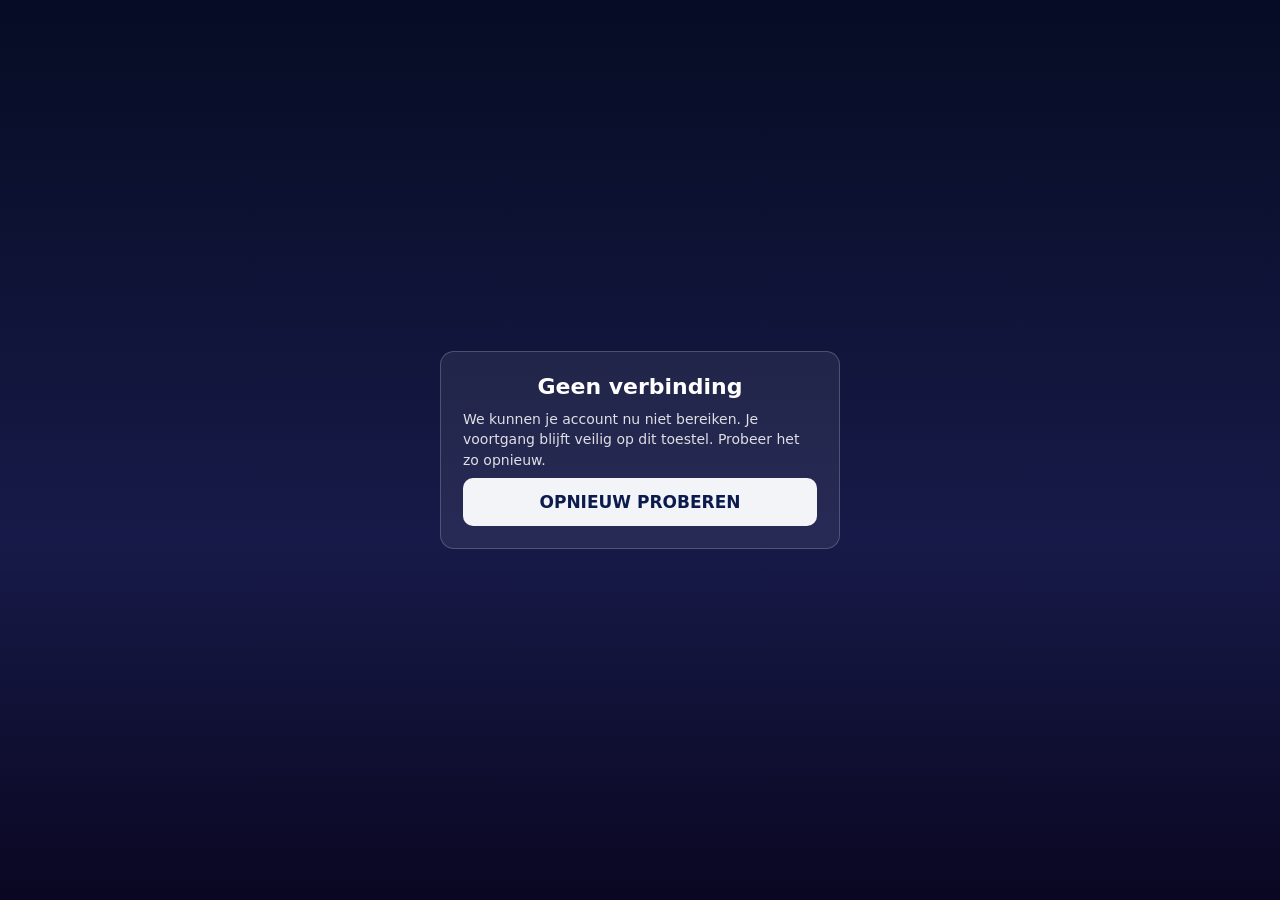
==== public/index.html @ 1d582fc5 "v49: nieuw app-logo (straat-ontwerp), oude pictogrammen in tools/archief/icon-oud Co-Authored-By: Cl" ====
﻿<!doctype html>
<html lang="nl">
<head>
<meta charset="utf-8">
<title>EAWG Mobile</title>
<meta name="robots" content="noindex, nofollow">
<meta name="viewport" content="width=device-width,initial-scale=1,maximum-scale=1,user-scalable=no,viewport-fit=cover">
<meta name="theme-color" content="#07260f">
<meta name="mobile-web-app-capable" content="yes">
<meta name="apple-mobile-web-app-capable" content="yes">
<meta name="apple-mobile-web-app-status-bar-style" content="black-translucent">
<meta name="apple-mobile-web-app-title" content="EAWG Mobile">
<link rel="manifest" href="manifest.json">
<link rel="icon" href="icon-192.png">
<link rel="apple-touch-icon" href="apple-touch-icon.png">
<style>
  html,body{margin:0;height:100%;background:#07260f;overflow:hidden;overscroll-behavior:none;
    -webkit-user-select:none;user-select:none;-webkit-touch-callout:none;touch-action:none;font-family:system-ui,sans-serif}
  canvas{display:block;touch-action:none}
  .btn{position:fixed;bottom:max(24px,env(safe-area-inset-bottom));width:96px;height:96px;border-radius:50%;
    border:3px solid #fff;background:rgba(20,27,69,.88);color:#fff;font-weight:900;font-size:17px;box-shadow:0 4px 14px rgba(0,0,0,.5);
    letter-spacing:.5px;touch-action:none;-webkit-tap-highlight-color:transparent}
  .btn:active{filter:brightness(1.25);transform:scale(.95)}
  #bShoot{right:max(24px,env(safe-area-inset-right));background:#e0382f}
  #bPass{right:calc(max(24px,env(safe-area-inset-right)) + 112px);bottom:calc(max(24px,env(safe-area-inset-bottom)) + 8px);
    width:80px;height:80px;background:#2f6bff}
  .hide{display:none!important}
  @media (hover:hover) and (pointer:fine){.btn{display:none}}
</style>
</head>
<body>
<canvas id="c"></canvas>
<div id="load" style="position:fixed;left:0;top:0;right:0;bottom:0;display:flex;align-items:center;justify-content:center;color:#fff;font:800 26px system-ui,sans-serif;background:#07260f;z-index:9">EAWG Mobile laden...</div>
<button class="btn" id="bShoot">SCHIET</button>
<button class="btn" id="bPass">PASS</button>
<button id="install" style="display:none;position:fixed;top:max(10px,env(safe-area-inset-top));right:10px;z-index:5;padding:10px 14px;border-radius:12px;border:2px solid #fff;background:rgba(0,0,0,.6);color:#fff;font-weight:700;font-size:14px">Installeer app</button>
<div id="ios" style="display:none;position:fixed;left:10px;right:10px;bottom:10px;z-index:5;padding:12px 14px;border-radius:12px;background:rgba(0,0,0,.8);color:#fff;font-size:14px">Installeren op iPhone: tik op Deel (vierkantje met pijl) en kies "Zet op beginscherm". <b id="iosx" style="float:right;padding-left:12px">X</b></div>
<div id="rot" style="display:none;position:fixed;inset:0;z-index:30;background:#06130a;color:#fff;font:800 22px system-ui,sans-serif;align-items:center;justify-content:center;flex-direction:column;gap:14px;text-align:center;padding:24px"><div style="font-size:64px">&#8635;</div><div>Draai je gsm naar liggend</div><div style="font-size:15px;font-weight:600;opacity:.7">EAWG Mobile speel je horizontaal</div></div>
<script>(function(){var r=document.getElementById("rot");function f(){var p=innerHeight>innerWidth*1.1&&matchMedia("(pointer:coarse)").matches;r.style.display=p?"flex":"none";document.body.classList.toggle("portrait",p)}addEventListener("resize",f);addEventListener("orientationchange",f);f()})()</script>
<script src="game.js?v=49"></script>
<script>
// Eerste tik op een gsm: volledig scherm en liggend vastzetten (Android; iPhone negeert het)
(function () {
  if (!matchMedia('(pointer:coarse)').matches) return;
  function vol() {
    removeEventListener('pointerdown', vol, true);
    var el = document.documentElement, rf = el.requestFullscreen || el.webkitRequestFullscreen;
    if (!rf || document.fullscreenElement) return;
    // iPhone Safari kent dit voor een pagina niet: een synchrone fout mag niet in de console belanden
    var p; try { p = rf.call(el, { navigationUI: 'hide' }); } catch (e) { return; }
    Promise.resolve(p).then(function () {
      try { if (screen.orientation && screen.orientation.lock) return screen.orientation.lock('landscape'); } catch (e) {}
    }).catch(function () {});
  }
  addEventListener('pointerdown', vol, true);
})();
</script>

<script>
(function () {
  var standalone = matchMedia('(display-mode: standalone)').matches || navigator.standalone;
  if (standalone) return;
  var btn = document.getElementById('install'), dp = null;
  addEventListener('beforeinstallprompt', function (e) { e.preventDefault(); dp = e; btn.style.display = 'block'; });
  btn.addEventListener('click', function () {
    if (!dp) return; dp.prompt();
    dp.userChoice.then(function () { dp = null; btn.style.display = 'none'; });
  });
  addEventListener('appinstalled', function () { btn.style.display = 'none'; });
  var ios = /iphone|ipad|ipod/i.test(navigator.userAgent), box = document.getElementById('ios');
  var seen = false; try { seen = localStorage.getItem('iosTip'); } catch (e) {}
  if (ios && !seen) {
    box.style.display = 'block'; setTimeout(function () { box.style.display = 'none'; }, 9000);
    document.getElementById('iosx').addEventListener('click', function () {
      box.style.display = 'none'; try { localStorage.setItem('iosTip', '1'); } catch (e) {}
    });
  }
})();
</script>
</body>
</html>
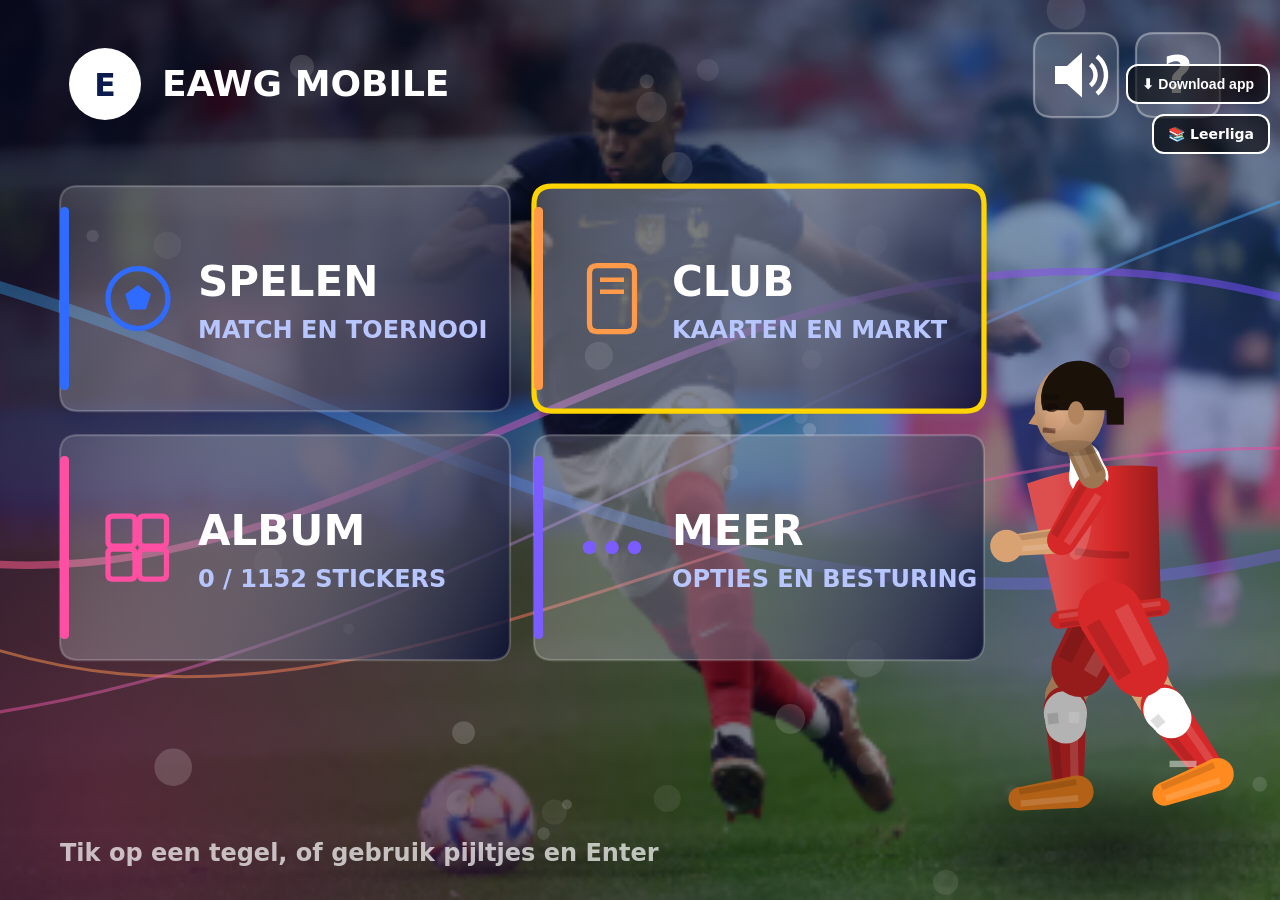
==== commit 07454daf: "Spel: altijd zichtbare Download app-knop en link naar Leerliga (zelfde adres, dus munten komen aan);" ====
--- a/public/index.html
+++ b/public/index.html
@@ -1,4 +1,4 @@
-﻿<!doctype html>
+<!doctype html>
 <html lang="nl">
 <head>
 <meta charset="utf-8">
@@ -12,7 +12,7 @@
 <meta name="apple-mobile-web-app-title" content="EAWG Mobile">
 <link rel="manifest" href="manifest.json">
 <link rel="icon" href="icon-192.png">
-<link rel="apple-touch-icon" href="apple-touch-icon.png">
+<link rel="apple-touch-icon" href="icon-192.png">
 <style>
   html,body{margin:0;height:100%;background:#07260f;overflow:hidden;overscroll-behavior:none;
     -webkit-user-select:none;user-select:none;-webkit-touch-callout:none;touch-action:none;font-family:system-ui,sans-serif}
@@ -33,11 +33,12 @@
 <div id="load" style="position:fixed;left:0;top:0;right:0;bottom:0;display:flex;align-items:center;justify-content:center;color:#fff;font:800 26px system-ui,sans-serif;background:#07260f;z-index:9">EAWG Mobile laden...</div>
 <button class="btn" id="bShoot">SCHIET</button>
 <button class="btn" id="bPass">PASS</button>
-<button id="install" style="display:none;position:fixed;top:max(10px,env(safe-area-inset-top));right:10px;z-index:5;padding:10px 14px;border-radius:12px;border:2px solid #fff;background:rgba(0,0,0,.6);color:#fff;font-weight:700;font-size:14px">Installeer app</button>
-<div id="ios" style="display:none;position:fixed;left:10px;right:10px;bottom:10px;z-index:5;padding:12px 14px;border-radius:12px;background:rgba(0,0,0,.8);color:#fff;font-size:14px">Installeren op iPhone: tik op Deel (vierkantje met pijl) en kies "Zet op beginscherm". <b id="iosx" style="float:right;padding-left:12px">X</b></div>
+<button id="install" style="display:block;position:fixed;top:calc(max(10px,env(safe-area-inset-top)) + 54px);right:10px;z-index:5;padding:10px 14px;border-radius:12px;border:2px solid #fff;background:rgba(0,0,0,.6);color:#fff;font-weight:700;font-size:14px">&#11015; Download app</button>
+<a id="leerlink" href="leren/" style="display:block;position:fixed;top:calc(max(10px,env(safe-area-inset-top)) + 104px);right:10px;z-index:5;padding:10px 14px;border-radius:12px;border:2px solid #fff;background:rgba(0,0,0,.6);color:#fff;font-weight:700;font-size:14px;text-decoration:none">&#128218; Leerliga</a>
+<div id="ios" style="display:none;position:fixed;left:10px;right:10px;bottom:10px;z-index:5;padding:12px 14px;border-radius:12px;background:rgba(0,0,0,.8);color:#fff;font-size:14px"><span id="iostxt">Installeren op iPhone: tik op Deel (vierkantje met pijl) en kies "Zet op beginscherm".</span> <b id="iosx" style="float:right;padding-left:12px">X</b></div>
 <div id="rot" style="display:none;position:fixed;inset:0;z-index:30;background:#06130a;color:#fff;font:800 22px system-ui,sans-serif;align-items:center;justify-content:center;flex-direction:column;gap:14px;text-align:center;padding:24px"><div style="font-size:64px">&#8635;</div><div>Draai je gsm naar liggend</div><div style="font-size:15px;font-weight:600;opacity:.7">EAWG Mobile speel je horizontaal</div></div>
 <script>(function(){var r=document.getElementById("rot");function f(){var p=innerHeight>innerWidth*1.1&&matchMedia("(pointer:coarse)").matches;r.style.display=p?"flex":"none";document.body.classList.toggle("portrait",p)}addEventListener("resize",f);addEventListener("orientationchange",f);f()})()</script>
-<script src="game.js?v=49"></script>
+<script src="game.js?v=35"></script>
 <script>
 // Eerste tik op een gsm: volledig scherm en liggend vastzetten (Android; iPhone negeert het)
 (function () {
@@ -46,10 +47,8 @@
     removeEventListener('pointerdown', vol, true);
     var el = document.documentElement, rf = el.requestFullscreen || el.webkitRequestFullscreen;
     if (!rf || document.fullscreenElement) return;
-    // iPhone Safari kent dit voor een pagina niet: een synchrone fout mag niet in de console belanden
-    var p; try { p = rf.call(el, { navigationUI: 'hide' }); } catch (e) { return; }
-    Promise.resolve(p).then(function () {
-      try { if (screen.orientation && screen.orientation.lock) return screen.orientation.lock('landscape'); } catch (e) {}
+    Promise.resolve(rf.call(el, { navigationUI: 'hide' })).then(function () {
+      if (screen.orientation && screen.orientation.lock) return screen.orientation.lock('landscape');
     }).catch(function () {});
   }
   addEventListener('pointerdown', vol, true);
@@ -59,22 +58,23 @@
 <script>
 (function () {
   var standalone = matchMedia('(display-mode: standalone)').matches || navigator.standalone;
-  if (standalone) return;
   var btn = document.getElementById('install'), dp = null;
+  if (standalone) { btn.style.display = 'none'; return; }
   addEventListener('beforeinstallprompt', function (e) { e.preventDefault(); dp = e; btn.style.display = 'block'; });
+  var ios = /iphone|ipad|ipod/i.test(navigator.userAgent), box = document.getElementById('ios');
   btn.addEventListener('click', function () {
-    if (!dp) return; dp.prompt();
-    dp.userChoice.then(function () { dp = null; btn.style.display = 'none'; });
+    if (dp) { dp.prompt(); dp.userChoice.then(function () { dp = null; btn.style.display = 'none'; }); return; }
+    document.getElementById('iostxt').textContent = ios
+      ? 'Installeren op iPhone: open dit in Safari, tik op Deel (vierkantje met pijl) en kies "Zet op beginscherm".'
+      : 'Installeren: open het menu van je browser (drie puntjes) en kies "App installeren" of "Toevoegen aan startscherm".';
+    box.style.display = 'block'; setTimeout(function () { box.style.display = 'none'; }, 12000);
   });
   addEventListener('appinstalled', function () { btn.style.display = 'none'; });
-  var ios = /iphone|ipad|ipod/i.test(navigator.userAgent), box = document.getElementById('ios');
   var seen = false; try { seen = localStorage.getItem('iosTip'); } catch (e) {}
-  if (ios && !seen) {
-    box.style.display = 'block'; setTimeout(function () { box.style.display = 'none'; }, 9000);
-    document.getElementById('iosx').addEventListener('click', function () {
-      box.style.display = 'none'; try { localStorage.setItem('iosTip', '1'); } catch (e) {}
-    });
-  }
+  document.getElementById('iosx').addEventListener('click', function () {
+    box.style.display = 'none'; try { localStorage.setItem('iosTip', '1'); } catch (e) {}
+  });
+  if (ios && !seen) { box.style.display = 'block'; setTimeout(function () { box.style.display = 'none'; }, 9000); }
 })();
 </script>
 </body>
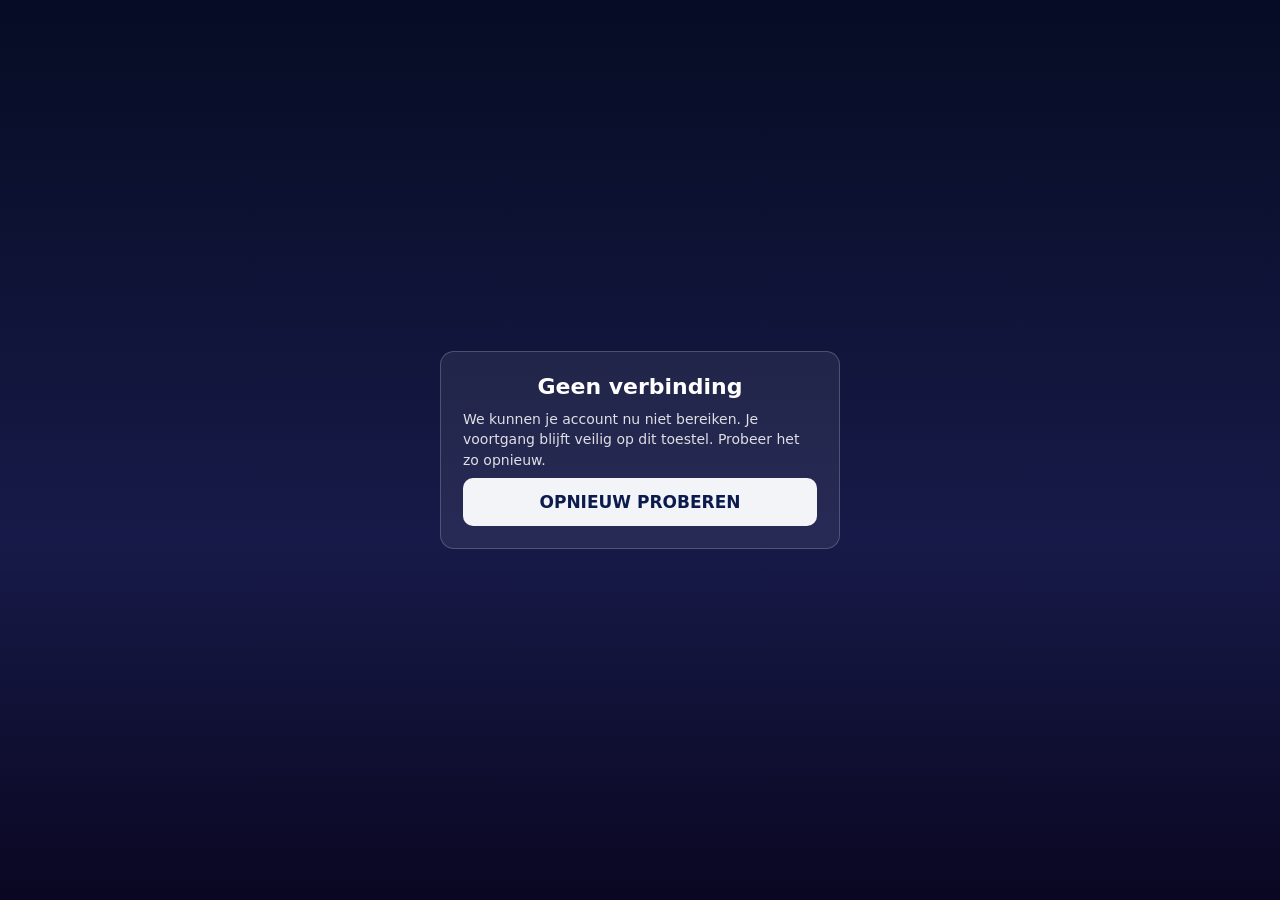
==== commit e6997c1b: "v51: 16 stadionvelden (kick-off, seizoen, toernooien), vrije trappen oefenen, Ligue 1 en La Liga in " ====
--- a/public/index.html
+++ b/public/index.html
@@ -1,4 +1,4 @@
-<!doctype html>
+﻿<!doctype html>
 <html lang="nl">
 <head>
 <meta charset="utf-8">
@@ -12,7 +12,7 @@
 <meta name="apple-mobile-web-app-title" content="EAWG Mobile">
 <link rel="manifest" href="manifest.json">
 <link rel="icon" href="icon-192.png">
-<link rel="apple-touch-icon" href="icon-192.png">
+<link rel="apple-touch-icon" href="apple-touch-icon.png">
 <style>
   html,body{margin:0;height:100%;background:#07260f;overflow:hidden;overscroll-behavior:none;
     -webkit-user-select:none;user-select:none;-webkit-touch-callout:none;touch-action:none;font-family:system-ui,sans-serif}
@@ -33,12 +33,11 @@
 <div id="load" style="position:fixed;left:0;top:0;right:0;bottom:0;display:flex;align-items:center;justify-content:center;color:#fff;font:800 26px system-ui,sans-serif;background:#07260f;z-index:9">EAWG Mobile laden...</div>
 <button class="btn" id="bShoot">SCHIET</button>
 <button class="btn" id="bPass">PASS</button>
-<button id="install" style="display:block;position:fixed;top:calc(max(10px,env(safe-area-inset-top)) + 54px);right:10px;z-index:5;padding:10px 14px;border-radius:12px;border:2px solid #fff;background:rgba(0,0,0,.6);color:#fff;font-weight:700;font-size:14px">&#11015; Download app</button>
-<a id="leerlink" href="leren/" style="display:block;position:fixed;top:calc(max(10px,env(safe-area-inset-top)) + 104px);right:10px;z-index:5;padding:10px 14px;border-radius:12px;border:2px solid #fff;background:rgba(0,0,0,.6);color:#fff;font-weight:700;font-size:14px;text-decoration:none">&#128218; Leerliga</a>
-<div id="ios" style="display:none;position:fixed;left:10px;right:10px;bottom:10px;z-index:5;padding:12px 14px;border-radius:12px;background:rgba(0,0,0,.8);color:#fff;font-size:14px"><span id="iostxt">Installeren op iPhone: tik op Deel (vierkantje met pijl) en kies "Zet op beginscherm".</span> <b id="iosx" style="float:right;padding-left:12px">X</b></div>
+<button id="install" style="display:none;position:fixed;top:max(10px,env(safe-area-inset-top));right:10px;z-index:5;padding:10px 14px;border-radius:12px;border:2px solid #fff;background:rgba(0,0,0,.6);color:#fff;font-weight:700;font-size:14px">Installeer app</button>
+<div id="ios" style="display:none;position:fixed;left:10px;right:10px;bottom:10px;z-index:5;padding:12px 14px;border-radius:12px;background:rgba(0,0,0,.8);color:#fff;font-size:14px">Installeren op iPhone: tik op Deel (vierkantje met pijl) en kies "Zet op beginscherm". <b id="iosx" style="float:right;padding-left:12px">X</b></div>
 <div id="rot" style="display:none;position:fixed;inset:0;z-index:30;background:#06130a;color:#fff;font:800 22px system-ui,sans-serif;align-items:center;justify-content:center;flex-direction:column;gap:14px;text-align:center;padding:24px"><div style="font-size:64px">&#8635;</div><div>Draai je gsm naar liggend</div><div style="font-size:15px;font-weight:600;opacity:.7">EAWG Mobile speel je horizontaal</div></div>
 <script>(function(){var r=document.getElementById("rot");function f(){var p=innerHeight>innerWidth*1.1&&matchMedia("(pointer:coarse)").matches;r.style.display=p?"flex":"none";document.body.classList.toggle("portrait",p)}addEventListener("resize",f);addEventListener("orientationchange",f);f()})()</script>
-<script src="game.js?v=35"></script>
+<script src="game.js?v=51"></script>
 <script>
 // Eerste tik op een gsm: volledig scherm en liggend vastzetten (Android; iPhone negeert het)
 (function () {
@@ -47,8 +46,10 @@
     removeEventListener('pointerdown', vol, true);
     var el = document.documentElement, rf = el.requestFullscreen || el.webkitRequestFullscreen;
     if (!rf || document.fullscreenElement) return;
-    Promise.resolve(rf.call(el, { navigationUI: 'hide' })).then(function () {
-      if (screen.orientation && screen.orientation.lock) return screen.orientation.lock('landscape');
+    // iPhone Safari kent dit voor een pagina niet: een synchrone fout mag niet in de console belanden
+    var p; try { p = rf.call(el, { navigationUI: 'hide' }); } catch (e) { return; }
+    Promise.resolve(p).then(function () {
+      try { if (screen.orientation && screen.orientation.lock) return screen.orientation.lock('landscape'); } catch (e) {}
     }).catch(function () {});
   }
   addEventListener('pointerdown', vol, true);
@@ -58,23 +59,22 @@
 <script>
 (function () {
   var standalone = matchMedia('(display-mode: standalone)').matches || navigator.standalone;
+  if (standalone) return;
   var btn = document.getElementById('install'), dp = null;
-  if (standalone) { btn.style.display = 'none'; return; }
   addEventListener('beforeinstallprompt', function (e) { e.preventDefault(); dp = e; btn.style.display = 'block'; });
-  var ios = /iphone|ipad|ipod/i.test(navigator.userAgent), box = document.getElementById('ios');
   btn.addEventListener('click', function () {
-    if (dp) { dp.prompt(); dp.userChoice.then(function () { dp = null; btn.style.display = 'none'; }); return; }
-    document.getElementById('iostxt').textContent = ios
-      ? 'Installeren op iPhone: open dit in Safari, tik op Deel (vierkantje met pijl) en kies "Zet op beginscherm".'
-      : 'Installeren: open het menu van je browser (drie puntjes) en kies "App installeren" of "Toevoegen aan startscherm".';
-    box.style.display = 'block'; setTimeout(function () { box.style.display = 'none'; }, 12000);
+    if (!dp) return; dp.prompt();
+    dp.userChoice.then(function () { dp = null; btn.style.display = 'none'; });
   });
   addEventListener('appinstalled', function () { btn.style.display = 'none'; });
+  var ios = /iphone|ipad|ipod/i.test(navigator.userAgent), box = document.getElementById('ios');
   var seen = false; try { seen = localStorage.getItem('iosTip'); } catch (e) {}
-  document.getElementById('iosx').addEventListener('click', function () {
-    box.style.display = 'none'; try { localStorage.setItem('iosTip', '1'); } catch (e) {}
-  });
-  if (ios && !seen) { box.style.display = 'block'; setTimeout(function () { box.style.display = 'none'; }, 9000); }
+  if (ios && !seen) {
+    box.style.display = 'block'; setTimeout(function () { box.style.display = 'none'; }, 9000);
+    document.getElementById('iosx').addEventListener('click', function () {
+      box.style.display = 'none'; try { localStorage.setItem('iosTip', '1'); } catch (e) {}
+    });
+  }
 })();
 </script>
 </body>
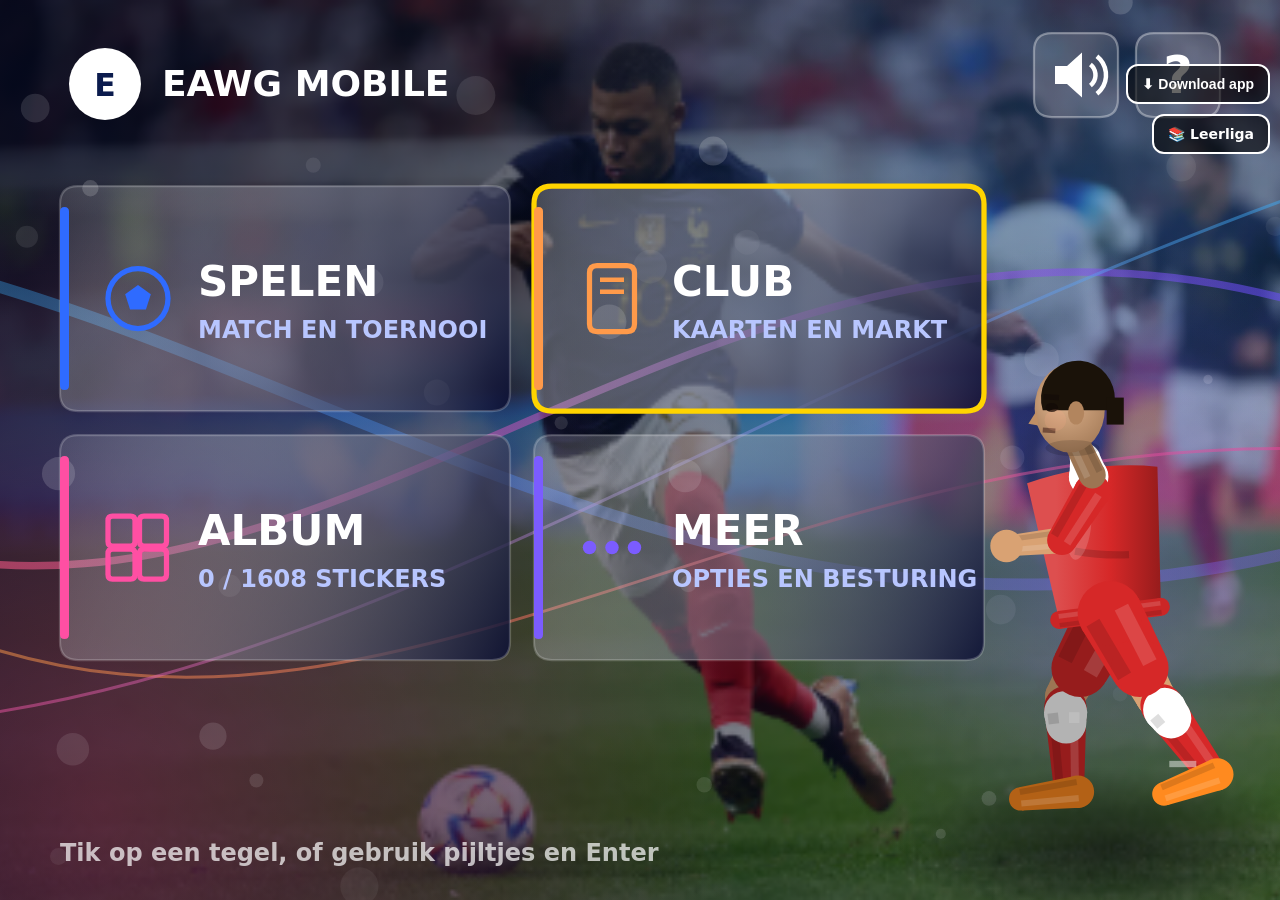
==== commit bb223e99: "Leerliga: betrouwbaar bewaren (db-kopie + waarschuwing), muntenbrievenbus zonder verlies, muntenkaar" ====
--- a/public/index.html
+++ b/public/index.html
@@ -1,4 +1,4 @@
-﻿<!doctype html>
+<!doctype html>
 <html lang="nl">
 <head>
 <meta charset="utf-8">
@@ -12,7 +12,7 @@
 <meta name="apple-mobile-web-app-title" content="EAWG Mobile">
 <link rel="manifest" href="manifest.json">
 <link rel="icon" href="icon-192.png">
-<link rel="apple-touch-icon" href="apple-touch-icon.png">
+<link rel="apple-touch-icon" href="icon-192.png">
 <style>
   html,body{margin:0;height:100%;background:#07260f;overflow:hidden;overscroll-behavior:none;
     -webkit-user-select:none;user-select:none;-webkit-touch-callout:none;touch-action:none;font-family:system-ui,sans-serif}
@@ -33,11 +33,12 @@
 <div id="load" style="position:fixed;left:0;top:0;right:0;bottom:0;display:flex;align-items:center;justify-content:center;color:#fff;font:800 26px system-ui,sans-serif;background:#07260f;z-index:9">EAWG Mobile laden...</div>
 <button class="btn" id="bShoot">SCHIET</button>
 <button class="btn" id="bPass">PASS</button>
-<button id="install" style="display:none;position:fixed;top:max(10px,env(safe-area-inset-top));right:10px;z-index:5;padding:10px 14px;border-radius:12px;border:2px solid #fff;background:rgba(0,0,0,.6);color:#fff;font-weight:700;font-size:14px">Installeer app</button>
-<div id="ios" style="display:none;position:fixed;left:10px;right:10px;bottom:10px;z-index:5;padding:12px 14px;border-radius:12px;background:rgba(0,0,0,.8);color:#fff;font-size:14px">Installeren op iPhone: tik op Deel (vierkantje met pijl) en kies "Zet op beginscherm". <b id="iosx" style="float:right;padding-left:12px">X</b></div>
+<button id="install" style="display:block;position:fixed;top:calc(max(10px,env(safe-area-inset-top)) + 54px);right:10px;z-index:5;padding:10px 14px;border-radius:12px;border:2px solid #fff;background:rgba(0,0,0,.6);color:#fff;font-weight:700;font-size:14px">&#11015; Download app</button>
+<a id="leerlink" href="leren/" style="display:block;position:fixed;top:calc(max(10px,env(safe-area-inset-top)) + 104px);right:10px;z-index:5;padding:10px 14px;border-radius:12px;border:2px solid #fff;background:rgba(0,0,0,.6);color:#fff;font-weight:700;font-size:14px;text-decoration:none">&#128218; Leerliga</a>
+<div id="ios" style="display:none;position:fixed;left:10px;right:10px;bottom:10px;z-index:5;padding:12px 14px;border-radius:12px;background:rgba(0,0,0,.8);color:#fff;font-size:14px"><span id="iostxt">Installeren op iPhone: tik op Deel (vierkantje met pijl) en kies "Zet op beginscherm".</span> <b id="iosx" style="float:right;padding-left:12px">X</b></div>
 <div id="rot" style="display:none;position:fixed;inset:0;z-index:30;background:#06130a;color:#fff;font:800 22px system-ui,sans-serif;align-items:center;justify-content:center;flex-direction:column;gap:14px;text-align:center;padding:24px"><div style="font-size:64px">&#8635;</div><div>Draai je gsm naar liggend</div><div style="font-size:15px;font-weight:600;opacity:.7">EAWG Mobile speel je horizontaal</div></div>
 <script>(function(){var r=document.getElementById("rot");function f(){var p=innerHeight>innerWidth*1.1&&matchMedia("(pointer:coarse)").matches;r.style.display=p?"flex":"none";document.body.classList.toggle("portrait",p)}addEventListener("resize",f);addEventListener("orientationchange",f);f()})()</script>
-<script src="game.js?v=51"></script>
+<script src="game.js?v=36"></script>
 <script>
 // Eerste tik op een gsm: volledig scherm en liggend vastzetten (Android; iPhone negeert het)
 (function () {
@@ -46,10 +47,8 @@
     removeEventListener('pointerdown', vol, true);
     var el = document.documentElement, rf = el.requestFullscreen || el.webkitRequestFullscreen;
     if (!rf || document.fullscreenElement) return;
-    // iPhone Safari kent dit voor een pagina niet: een synchrone fout mag niet in de console belanden
-    var p; try { p = rf.call(el, { navigationUI: 'hide' }); } catch (e) { return; }
-    Promise.resolve(p).then(function () {
-      try { if (screen.orientation && screen.orientation.lock) return screen.orientation.lock('landscape'); } catch (e) {}
+    Promise.resolve(rf.call(el, { navigationUI: 'hide' })).then(function () {
+      if (screen.orientation && screen.orientation.lock) return screen.orientation.lock('landscape');
     }).catch(function () {});
   }
   addEventListener('pointerdown', vol, true);
@@ -59,22 +58,23 @@
 <script>
 (function () {
   var standalone = matchMedia('(display-mode: standalone)').matches || navigator.standalone;
-  if (standalone) return;
   var btn = document.getElementById('install'), dp = null;
+  if (standalone) { btn.style.display = 'none'; return; }
   addEventListener('beforeinstallprompt', function (e) { e.preventDefault(); dp = e; btn.style.display = 'block'; });
+  var ios = /iphone|ipad|ipod/i.test(navigator.userAgent), box = document.getElementById('ios');
   btn.addEventListener('click', function () {
-    if (!dp) return; dp.prompt();
-    dp.userChoice.then(function () { dp = null; btn.style.display = 'none'; });
+    if (dp) { dp.prompt(); dp.userChoice.then(function () { dp = null; btn.style.display = 'none'; }); return; }
+    document.getElementById('iostxt').textContent = ios
+      ? 'Installeren op iPhone: open dit in Safari, tik op Deel (vierkantje met pijl) en kies "Zet op beginscherm".'
+      : 'Installeren: open het menu van je browser (drie puntjes) en kies "App installeren" of "Toevoegen aan startscherm".';
+    box.style.display = 'block'; setTimeout(function () { box.style.display = 'none'; }, 12000);
   });
   addEventListener('appinstalled', function () { btn.style.display = 'none'; });
-  var ios = /iphone|ipad|ipod/i.test(navigator.userAgent), box = document.getElementById('ios');
   var seen = false; try { seen = localStorage.getItem('iosTip'); } catch (e) {}
-  if (ios && !seen) {
-    box.style.display = 'block'; setTimeout(function () { box.style.display = 'none'; }, 9000);
-    document.getElementById('iosx').addEventListener('click', function () {
-      box.style.display = 'none'; try { localStorage.setItem('iosTip', '1'); } catch (e) {}
-    });
-  }
+  document.getElementById('iosx').addEventListener('click', function () {
+    box.style.display = 'none'; try { localStorage.setItem('iosTip', '1'); } catch (e) {}
+  });
+  if (ios && !seen) { box.style.display = 'block'; setTimeout(function () { box.style.display = 'none'; }, 9000); }
 })();
 </script>
 </body>
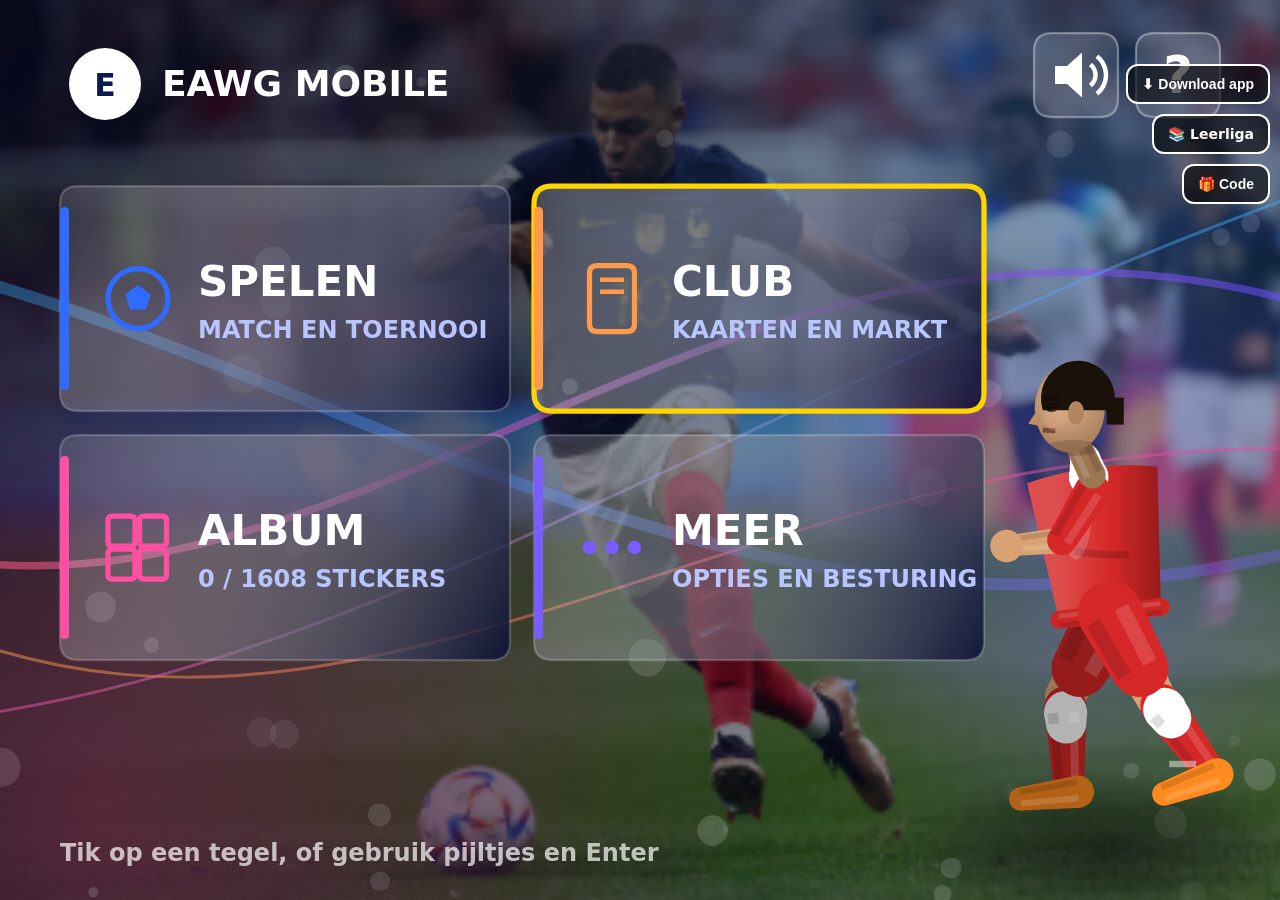
==== commit 6693eae0: "Dagcode: na 2 lessen per dag een code voor 75 munten, inwisselen in EAWG Mobile (knop Code) Co-Autho" ====
--- a/public/index.html
+++ b/public/index.html
@@ -35,10 +35,12 @@
 <button class="btn" id="bPass">PASS</button>
 <button id="install" style="display:block;position:fixed;top:calc(max(10px,env(safe-area-inset-top)) + 54px);right:10px;z-index:5;padding:10px 14px;border-radius:12px;border:2px solid #fff;background:rgba(0,0,0,.6);color:#fff;font-weight:700;font-size:14px">&#11015; Download app</button>
 <a id="leerlink" href="leren/" style="display:block;position:fixed;top:calc(max(10px,env(safe-area-inset-top)) + 104px);right:10px;z-index:5;padding:10px 14px;border-radius:12px;border:2px solid #fff;background:rgba(0,0,0,.6);color:#fff;font-weight:700;font-size:14px;text-decoration:none">&#128218; Leerliga</a>
+<button id="codebtn" style="display:block;position:fixed;top:calc(max(10px,env(safe-area-inset-top)) + 154px);right:10px;z-index:5;padding:10px 14px;border-radius:12px;border:2px solid #fff;background:rgba(0,0,0,.6);color:#fff;font-weight:700;font-size:14px">&#127873; Code</button>
+<div id="codebox" style="display:none;position:fixed;left:50%;top:50%;transform:translate(-50%,-50%);z-index:9;width:min(86vw,360px);padding:16px;border-radius:16px;background:rgba(7,38,15,.96);border:2px solid #fff;color:#fff;font-size:15px"><b style="font-size:17px">Code uit Leerliga</b><p style="margin:6px 0 10px">Typ je code van 2 lessen. Goed voor 75 munten.</p><input id="codeinp" autocomplete="off" autocapitalize="characters" spellcheck="false" maxlength="14" placeholder="XXXX-XXX-XXXX" style="width:100%;box-sizing:border-box;font-size:18px;padding:10px;border-radius:10px;border:2px solid #fff;background:#fff;color:#000;text-transform:uppercase"><div style="display:flex;gap:8px;margin-top:10px"><button id="codego" style="flex:1;padding:10px;border-radius:10px;border:0;background:#ffd400;color:#000;font-weight:800;font-size:15px">Inwisselen</button><button id="codex" style="padding:10px 14px;border-radius:10px;border:2px solid #fff;background:transparent;color:#fff;font-weight:700">Sluit</button></div><p id="codemsg" style="margin:10px 0 0;min-height:1.2em"></p></div>
 <div id="ios" style="display:none;position:fixed;left:10px;right:10px;bottom:10px;z-index:5;padding:12px 14px;border-radius:12px;background:rgba(0,0,0,.8);color:#fff;font-size:14px"><span id="iostxt">Installeren op iPhone: tik op Deel (vierkantje met pijl) en kies "Zet op beginscherm".</span> <b id="iosx" style="float:right;padding-left:12px">X</b></div>
 <div id="rot" style="display:none;position:fixed;inset:0;z-index:30;background:#06130a;color:#fff;font:800 22px system-ui,sans-serif;align-items:center;justify-content:center;flex-direction:column;gap:14px;text-align:center;padding:24px"><div style="font-size:64px">&#8635;</div><div>Draai je gsm naar liggend</div><div style="font-size:15px;font-weight:600;opacity:.7">EAWG Mobile speel je horizontaal</div></div>
 <script>(function(){var r=document.getElementById("rot");function f(){var p=innerHeight>innerWidth*1.1&&matchMedia("(pointer:coarse)").matches;r.style.display=p?"flex":"none";document.body.classList.toggle("portrait",p)}addEventListener("resize",f);addEventListener("orientationchange",f);f()})()</script>
-<script src="game.js?v=36"></script>
+<script src="game.js?v=37"></script>
 <script>
 // Eerste tik op een gsm: volledig scherm en liggend vastzetten (Android; iPhone negeert het)
 (function () {
